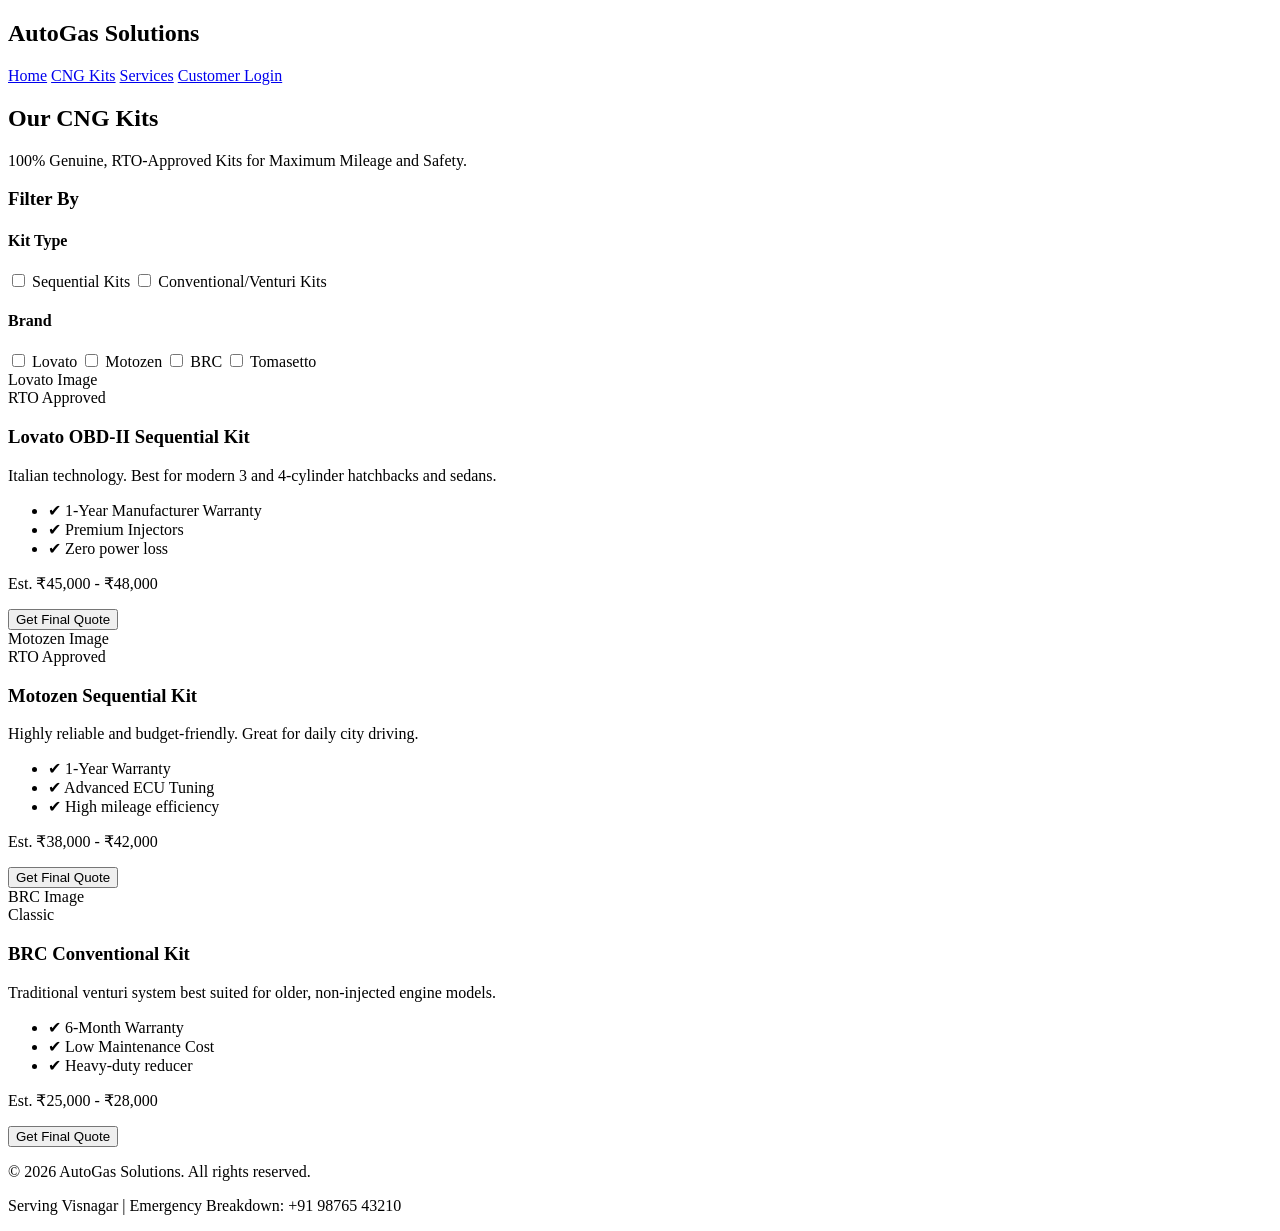
==== kits.html @ 2954a450 "Add files via upload" ====
<!DOCTYPE html>
<html lang="en">
<head>
    <meta charset="UTF-8">
    <meta name="viewport" content="width=device-width, initial-scale=1.0">
    <title>CNG Kits & Prices | AutoGas Solutions</title>
    
    <!-- Link to your CSS files -->
    <link rel="stylesheet" href="css/global.css">
    <link rel="stylesheet" href="css/storefront.css">
</head>
<body>

    <!-- Navigation Bar -->
    <header class="navbar">
        <div class="logo">
            <!-- Replace with your exported Canva logo -->
            <h2>AutoGas Solutions</h2>
        </div>
        <nav class="nav-links">
            <a href="index.html">Home</a>
            <a href="kits.html" class="active">CNG Kits</a>
            <a href="services.html">Services</a>
            <a href="customer-portal/login.html" class="login-btn">Customer Login</a>
        </nav>
    </header>

    <!-- Page Header -->
    <section class="page-header">
        <div class="container">
            <h1>Our CNG Kits</h1>
            <p>100% Genuine, RTO-Approved Kits for Maximum Mileage and Safety.</p>
        </div>
    </section>

    <!-- Catalog Layout (Sidebar + Product Grid) -->
    <section class="catalog-section">
        <div class="container catalog-layout">
            
            <!-- Sidebar Filters -->
            <aside class="sidebar-filters">
                <h3>Filter By</h3>
                
                <div class="filter-group">
                    <h4>Kit Type</h4>
                    <label><input type="checkbox" name="type" value="sequential"> Sequential Kits</label>
                    <label><input type="checkbox" name="type" value="conventional"> Conventional/Venturi Kits</label>
                </div>

                <div class="filter-group">
                    <h4>Brand</h4>
                    <label><input type="checkbox" name="brand" value="lovato"> Lovato</label>
                    <label><input type="checkbox" name="brand" value="motozen"> Motozen</label>
                    <label><input type="checkbox" name="brand" value="brc"> BRC</label>
                    <label><input type="checkbox" name="brand" value="tomasetto"> Tomasetto</label>
                </div>
            </aside>

            <!-- Product Grid -->
            <div class="products-grid">
                
                <!-- Product Card 1 -->
                <div class="kit-card">
                    <div class="kit-image-placeholder">
                        <!-- Add img tag here once you have assets from Canva -->
                        <span>Lovato Image</span>
                    </div>
                    <div class="kit-info">
                        <span class="badge">RTO Approved</span>
                        <h3>Lovato OBD-II Sequential Kit</h3>
                        <p>Italian technology. Best for modern 3 and 4-cylinder hatchbacks and sedans.</p>
                        <ul class="features">
                            <li>✔ 1-Year Manufacturer Warranty</li>
                            <li>✔ Premium Injectors</li>
                            <li>✔ Zero power loss</li>
                        </ul>
                        <p class="price-estimate">Est. ₹45,000 - ₹48,000</p>
                        <button class="btn btn-primary quote-btn" onclick="openQuoteModal('Lovato OBD-II')">Get Final Quote</button>
                    </div>
                </div>

                <!-- Product Card 2 -->
                <div class="kit-card">
                    <div class="kit-image-placeholder">
                        <span>Motozen Image</span>
                    </div>
                    <div class="kit-info">
                        <span class="badge">RTO Approved</span>
                        <h3>Motozen Sequential Kit</h3>
                        <p>Highly reliable and budget-friendly. Great for daily city driving.</p>
                        <ul class="features">
                            <li>✔ 1-Year Warranty</li>
                            <li>✔ Advanced ECU Tuning</li>
                            <li>✔ High mileage efficiency</li>
                        </ul>
                        <p class="price-estimate">Est. ₹38,000 - ₹42,000</p>
                        <button class="btn btn-primary quote-btn" onclick="openQuoteModal('Motozen Sequential')">Get Final Quote</button>
                    </div>
                </div>

                <!-- Product Card 3 -->
                <div class="kit-card">
                    <div class="kit-image-placeholder">
                        <span>BRC Image</span>
                    </div>
                    <div class="kit-info">
                        <span class="badge">Classic</span>
                        <h3>BRC Conventional Kit</h3>
                        <p>Traditional venturi system best suited for older, non-injected engine models.</p>
                        <ul class="features">
                            <li>✔ 6-Month Warranty</li>
                            <li>✔ Low Maintenance Cost</li>
                            <li>✔ Heavy-duty reducer</li>
                        </ul>
                        <p class="price-estimate">Est. ₹25,000 - ₹28,000</p>
                        <button class="btn btn-primary quote-btn" onclick="openQuoteModal('BRC Conventional')">Get Final Quote</button>
                    </div>
                </div>

            </div> <!-- End Products Grid -->
        </div>
    </section>

    <!-- Footer -->
    <footer class="site-footer">
        <div class="container">
            <p>&copy; 2026 AutoGas Solutions. All rights reserved.</p>
            <p>Serving Visnagar | Emergency Breakdown: +91 98765 43210</p>
        </div>
    </footer>

    <!-- Load JavaScript -->
    <script src="js/storefront/main.js"></script>

</body>
</html>
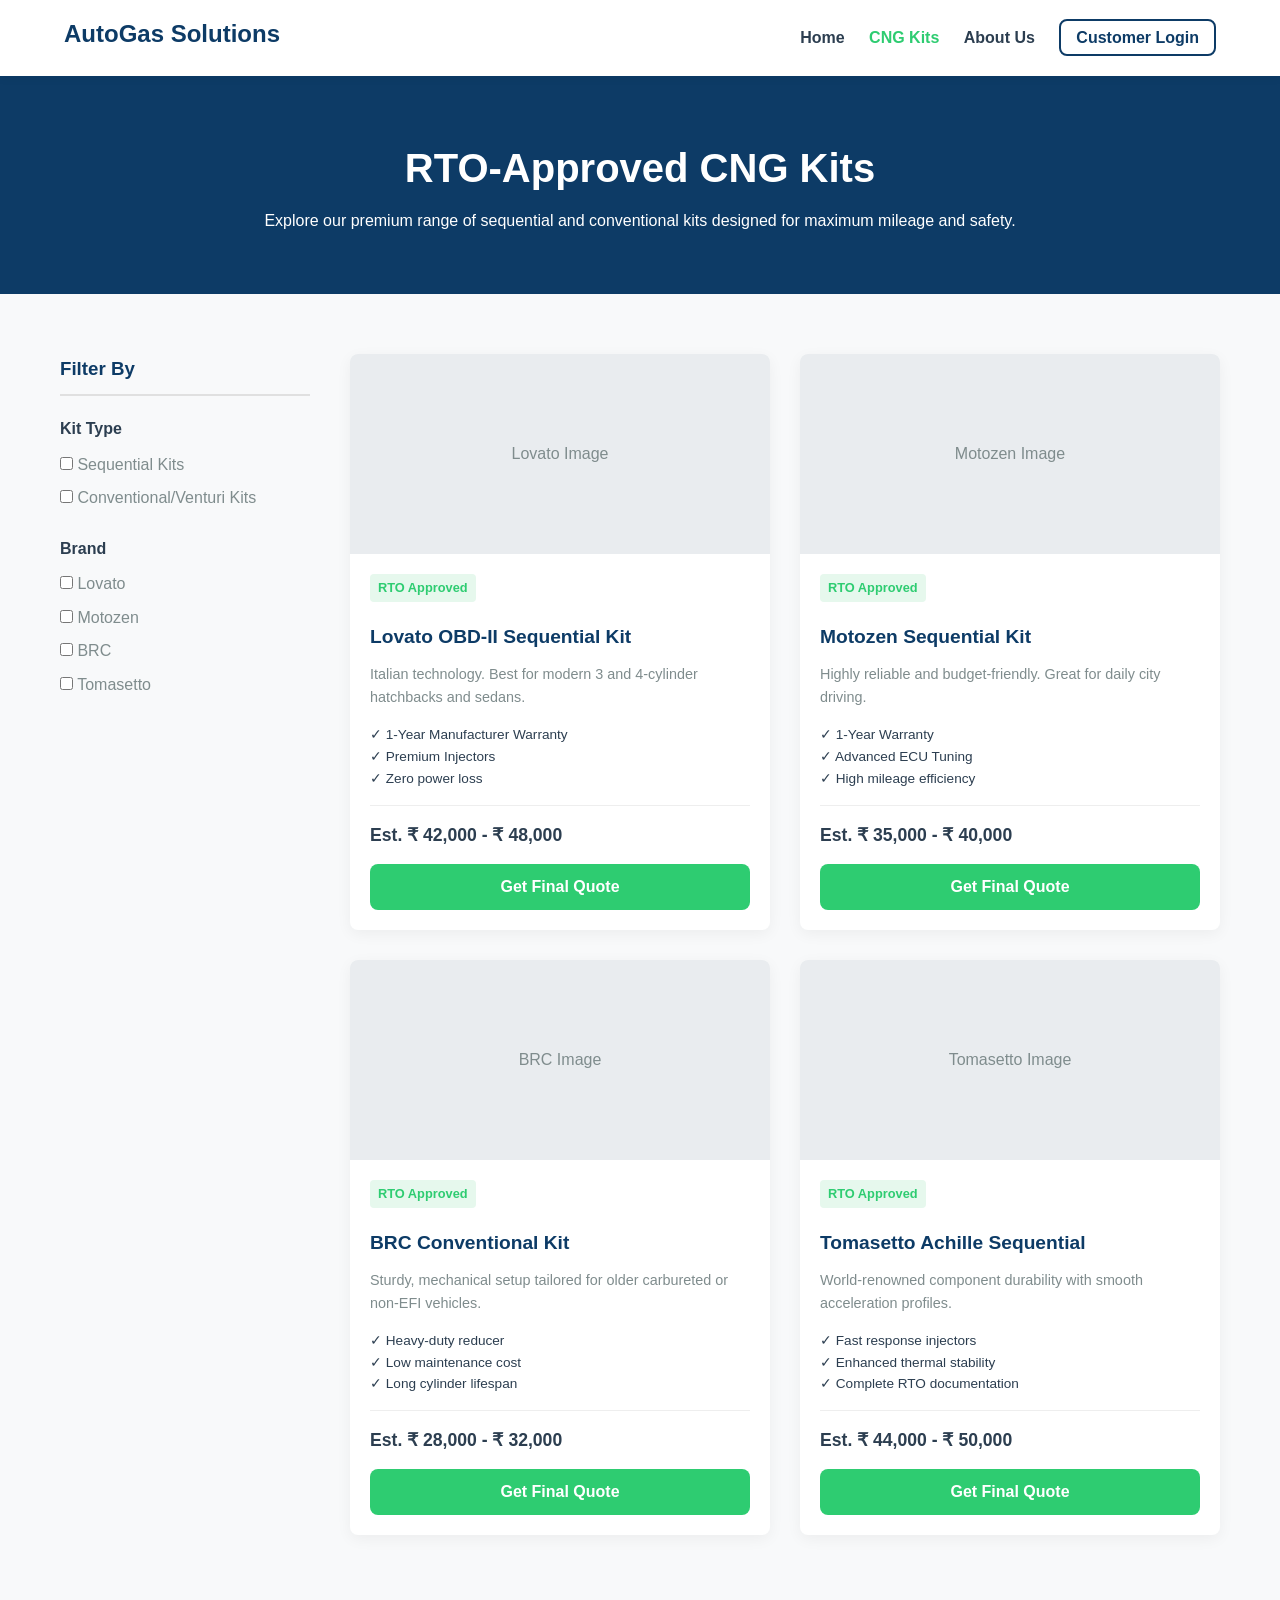
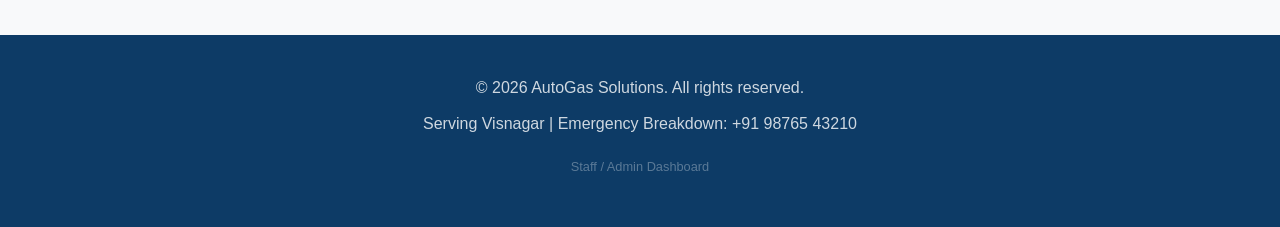
==== commit 22d62756: "Revamp CNG Kits page with new features and layout Updated the CNG kits catalog page with new layout " ====
--- a/kits.html
+++ b/kits.html
@@ -3,7 +3,7 @@
 <head>
     <meta charset="UTF-8">
     <meta name="viewport" content="width=device-width, initial-scale=1.0">
-    <title>CNG Kits & Prices | AutoGas Solutions</title>
+    <title>CNG Kits Catalog | AutoGas Solutions</title>
     
     <!-- Link to your CSS files -->
     <link rel="stylesheet" href="css/global.css">
@@ -14,13 +14,15 @@
     <!-- Navigation Bar -->
     <header class="navbar">
         <div class="logo">
-            <!-- Replace with your exported Canva logo -->
-            <h2>AutoGas Solutions</h2>
+            <!-- Company name acts as a button to the home page -->
+            <a href="index.html" style="text-decoration: none; color: inherit;">
+                <h2>AutoGas Solutions</h2>
+            </a>
         </div>
         <nav class="nav-links">
             <a href="index.html">Home</a>
             <a href="kits.html" class="active">CNG Kits</a>
-            <a href="services.html">Services</a>
+            <a href="about.html">About Us</a>
             <a href="customer-portal/login.html" class="login-btn">Customer Login</a>
         </nav>
     </header>
@@ -28,96 +30,43 @@
     <!-- Page Header -->
     <section class="page-header">
         <div class="container">
-            <h1>Our CNG Kits</h1>
-            <p>100% Genuine, RTO-Approved Kits for Maximum Mileage and Safety.</p>
+            <h1>RTO-Approved CNG Kits</h1>
+            <p>Explore our premium range of sequential and conventional kits designed for maximum mileage and safety.</p>
         </div>
     </section>
 
-    <!-- Catalog Layout (Sidebar + Product Grid) -->
+    <!-- Catalog Section with Sidebar Filters -->
     <section class="catalog-section">
-        <div class="container catalog-layout">
-            
-            <!-- Sidebar Filters -->
-            <aside class="sidebar-filters">
-                <h3>Filter By</h3>
+        <div class="container">
+            <div class="catalog-layout">
                 
-                <div class="filter-group">
-                    <h4>Kit Type</h4>
-                    <label><input type="checkbox" name="type" value="sequential"> Sequential Kits</label>
-                    <label><input type="checkbox" name="type" value="conventional"> Conventional/Venturi Kits</label>
+                <!-- Sidebar Filters -->
+                <aside class="sidebar-filters">
+                    <h3>Filter By</h3>
+                    
+                    <!-- Kit Type Filters -->
+                    <div class="filter-group">
+                        <h4>Kit Type</h4>
+                        <label><input type="checkbox" data-filter="type" value="sequential"> Sequential Kits</label>
+                        <label><input type="checkbox" data-filter="type" value="conventional"> Conventional/Venturi Kits</label>
+                    </div>
+
+                    <!-- Brand Filters -->
+                    <div class="filter-group">
+                        <h4>Brand</h4>
+                        <label><input type="checkbox" data-filter="brand" value="lovato"> Lovato</label>
+                        <label><input type="checkbox" data-filter="brand" value="motozen"> Motozen</label>
+                        <label><input type="checkbox" data-filter="brand" value="brc"> BRC</label>
+                        <label><input type="checkbox" data-filter="brand" value="tomasetto"> Tomasetto</label>
+                    </div>
+                </aside>
+
+                <!-- Products Grid (Now automatically filled by JavaScript below) -->
+                <div class="products-grid" id="dynamic-kit-grid">
+                    <!-- Javascript will inject the kit cards here -->
                 </div>
 
-                <div class="filter-group">
-                    <h4>Brand</h4>
-                    <label><input type="checkbox" name="brand" value="lovato"> Lovato</label>
-                    <label><input type="checkbox" name="brand" value="motozen"> Motozen</label>
-                    <label><input type="checkbox" name="brand" value="brc"> BRC</label>
-                    <label><input type="checkbox" name="brand" value="tomasetto"> Tomasetto</label>
-                </div>
-            </aside>
-
-            <!-- Product Grid -->
-            <div class="products-grid">
-                
-                <!-- Product Card 1 -->
-                <div class="kit-card">
-                    <div class="kit-image-placeholder">
-                        <!-- Add img tag here once you have assets from Canva -->
-                        <span>Lovato Image</span>
-                    </div>
-                    <div class="kit-info">
-                        <span class="badge">RTO Approved</span>
-                        <h3>Lovato OBD-II Sequential Kit</h3>
-                        <p>Italian technology. Best for modern 3 and 4-cylinder hatchbacks and sedans.</p>
-                        <ul class="features">
-                            <li>✔ 1-Year Manufacturer Warranty</li>
-                            <li>✔ Premium Injectors</li>
-                            <li>✔ Zero power loss</li>
-                        </ul>
-                        <p class="price-estimate">Est. ₹45,000 - ₹48,000</p>
-                        <button class="btn btn-primary quote-btn" onclick="openQuoteModal('Lovato OBD-II')">Get Final Quote</button>
-                    </div>
-                </div>
-
-                <!-- Product Card 2 -->
-                <div class="kit-card">
-                    <div class="kit-image-placeholder">
-                        <span>Motozen Image</span>
-                    </div>
-                    <div class="kit-info">
-                        <span class="badge">RTO Approved</span>
-                        <h3>Motozen Sequential Kit</h3>
-                        <p>Highly reliable and budget-friendly. Great for daily city driving.</p>
-                        <ul class="features">
-                            <li>✔ 1-Year Warranty</li>
-                            <li>✔ Advanced ECU Tuning</li>
-                            <li>✔ High mileage efficiency</li>
-                        </ul>
-                        <p class="price-estimate">Est. ₹38,000 - ₹42,000</p>
-                        <button class="btn btn-primary quote-btn" onclick="openQuoteModal('Motozen Sequential')">Get Final Quote</button>
-                    </div>
-                </div>
-
-                <!-- Product Card 3 -->
-                <div class="kit-card">
-                    <div class="kit-image-placeholder">
-                        <span>BRC Image</span>
-                    </div>
-                    <div class="kit-info">
-                        <span class="badge">Classic</span>
-                        <h3>BRC Conventional Kit</h3>
-                        <p>Traditional venturi system best suited for older, non-injected engine models.</p>
-                        <ul class="features">
-                            <li>✔ 6-Month Warranty</li>
-                            <li>✔ Low Maintenance Cost</li>
-                            <li>✔ Heavy-duty reducer</li>
-                        </ul>
-                        <p class="price-estimate">Est. ₹25,000 - ₹28,000</p>
-                        <button class="btn btn-primary quote-btn" onclick="openQuoteModal('BRC Conventional')">Get Final Quote</button>
-                    </div>
-                </div>
-
-            </div> <!-- End Products Grid -->
+            </div>
         </div>
     </section>
 
@@ -126,11 +75,121 @@
         <div class="container">
             <p>&copy; 2026 AutoGas Solutions. All rights reserved.</p>
             <p>Serving Visnagar | Emergency Breakdown: +91 98765 43210</p>
+            <p style="margin-top: 20px; font-size: 0.8rem;">
+                <a href="admin-portal/dashboard.html" style="color: rgba(255, 255, 255, 0.4); text-decoration: none;">Staff / Admin Dashboard</a>
+            </p>
         </div>
     </footer>
 
-    <!-- Load JavaScript -->
+    <!-- Link to Main JavaScript (This MUST be loaded before the script below so the Modal function exists) -->
     <script src="js/storefront/main.js"></script>
 
+    <!-- JavaScript to automatically load and filter kits -->
+    <script>
+        /* ==========================================================================
+           PHASE 1 DATABASE SIMULATION
+           ========================================================================== */
+        const kitDatabase = [
+            {
+                name: "Lovato OBD-II Sequential Kit",
+                brand: "lovato",
+                type: "sequential",
+                imageText: "Lovato Image",
+                description: "Italian technology. Best for modern 3 and 4-cylinder hatchbacks and sedans.",
+                features: ["✓ 1-Year Manufacturer Warranty", "✓ Premium Injectors", "✓ Zero power loss"],
+                price: "Est. ₹ 42,000 - ₹ 48,000"
+            },
+            {
+                name: "Motozen Sequential Kit",
+                brand: "motozen",
+                type: "sequential",
+                imageText: "Motozen Image",
+                description: "Highly reliable and budget-friendly. Great for daily city driving.",
+                features: ["✓ 1-Year Warranty", "✓ Advanced ECU Tuning", "✓ High mileage efficiency"],
+                price: "Est. ₹ 35,000 - ₹ 40,000"
+            },
+            {
+                name: "BRC Conventional Kit",
+                brand: "brc",
+                type: "conventional",
+                imageText: "BRC Image",
+                description: "Sturdy, mechanical setup tailored for older carbureted or non-EFI vehicles.",
+                features: ["✓ Heavy-duty reducer", "✓ Low maintenance cost", "✓ Long cylinder lifespan"],
+                price: "Est. ₹ 28,000 - ₹ 32,000"
+            },
+            {
+                name: "Tomasetto Achille Sequential",
+                brand: "tomasetto",
+                type: "sequential",
+                imageText: "Tomasetto Image",
+                description: "World-renowned component durability with smooth acceleration profiles.",
+                features: ["✓ Fast response injectors", "✓ Enhanced thermal stability", "✓ Complete RTO documentation"],
+                price: "Est. ₹ 44,000 - ₹ 50,000"
+            }
+        ];
+
+        // Function to build the HTML for the cards automatically
+        function renderKits() {
+            const grid = document.getElementById('dynamic-kit-grid');
+            grid.innerHTML = ''; // Clear the grid
+
+            kitDatabase.forEach(kit => {
+                // Combine features into a list
+                const featureList = kit.features.map(f => `<li>${f}</li>`).join('');
+
+                // Create the card HTML - Notice the updated onclick line!
+                const cardHTML = `
+                    <div class="kit-card" data-type="${kit.type}" data-brand="${kit.brand}">
+                        <div class="kit-image-placeholder">
+                            <span>${kit.imageText}</span>
+                        </div>
+                        <div class="kit-info">
+                            <span class="badge" style="background:#e6f8ed; color:#2ecc71; padding:4px 8px; border-radius:4px; font-size:0.8rem; font-weight:bold;">RTO Approved</span>
+                            <h3 style="color:var(--primary-blue); margin:10px 0;">${kit.name}</h3>
+                            <p style="color:var(--text-muted); font-size:0.9rem; margin-bottom:15px;">${kit.description}</p>
+                            <ul class="features" style="padding-left:0; list-style:none; margin-bottom:15px; font-size:0.85rem; color:var(--text-dark);">
+                                ${featureList}
+                            </ul>
+                            <div class="price-estimate" style="font-size:1.2rem; font-weight:bold; border-top:1px solid #eee; padding-top:15px;">${kit.price}</div>
+                            <button class="btn btn-primary" style="width:100%; margin-top:15px;" onclick="openQuoteModal('${kit.name}')">Get Final Quote</button>
+                        </div>
+                    </div>
+                `;
+                grid.innerHTML += cardHTML;
+            });
+        }
+
+        // Function to handle the filtering
+        function filterProducts() {
+            const selectedTypes = Array.from(document.querySelectorAll('.filter-group input[data-filter="type"]:checked')).map(cb => cb.value);
+            const selectedBrands = Array.from(document.querySelectorAll('.filter-group input[data-filter="brand"]:checked')).map(cb => cb.value);
+            const productCards = document.querySelectorAll('.kit-card');
+
+            productCards.forEach(card => {
+                const cardType = card.getAttribute('data-type');
+                const cardBrand = card.getAttribute('data-brand');
+
+                const matchesType = (selectedTypes.length === 0) || selectedTypes.includes(cardType);
+                const matchesBrand = (selectedBrands.length === 0) || selectedBrands.includes(cardBrand);
+
+                if (matchesType && matchesBrand) {
+                    card.style.display = "";
+                } else {
+                    card.style.display = "none";
+                }
+            });
+        }
+
+        // Run when the page loads
+        document.addEventListener('DOMContentLoaded', () => {
+            renderKits(); // Build the products
+
+            // Attach listeners to checkboxes
+            const filterCheckboxes = document.querySelectorAll('.sidebar-filters input[type="checkbox"]');
+            filterCheckboxes.forEach(checkbox => {
+                checkbox.addEventListener('change', filterProducts);
+            });
+        });
+    </script>
 </body>
-</html>+</html>
--- a/css/global.css
+++ b/css/global.css
@@ -0,0 +1,253 @@
+/* ==========================================================================
+   1. GLOBAL VARIABLES (The AutoGas Solutions Design System)
+   ========================================================================== */
+:root {
+    /* Brand Colors */
+    --primary-blue: #0d3b66;      /* Trustworthy dark blue for headers/admin */
+    --eco-green: #2ecc71;         /* Green for CNG/Savings/Primary Actions */
+    --eco-green-hover: #27ae60;
+    --accent-orange: #e67e22;     /* For warnings or secondary actions */
+
+    /* Status Colors */
+    --success: #2ecc71;
+    --warning: #f1c40f;
+    --warning-text: #d35400;
+    --danger: #e74c3c;
+    --info: #3498db;
+
+    /* Backgrounds & Text */
+    --bg-light: #f8f9fa;
+    --bg-white: #ffffff;
+    --text-dark: #2c3e50;
+    --text-muted: #7f8c8d;
+    --border-color: #e0e0e0;
+
+    /* Spacing & Layout */
+    --container-width: 1200px;
+    --border-radius: 8px;
+    --transition-speed: 0.3s;
+    
+    /* Typography */
+    --font-family: 'Segoe UI', Roboto, Helvetica, Arial, sans-serif;
+}
+
+/* ==========================================================================
+   2. CSS RESET & BASE STYLES
+   ========================================================================== */
+* {
+    margin: 0;
+    padding: 0;
+    box-sizing: border-box;
+}
+
+body {
+    font-family: var(--font-family);
+    color: var(--text-dark);
+    background-color: var(--bg-light);
+    line-height: 1.6;
+}
+
+h1, h2, h3, h4, h5, h6 {
+    color: var(--primary-blue);
+    margin-bottom: 0.5rem;
+}
+
+a {
+    text-decoration: none;
+    color: var(--primary-blue);
+    transition: color var(--transition-speed);
+}
+
+a:hover {
+    color: var(--eco-green);
+}
+
+/* ==========================================================================
+   3. LAYOUT UTILITIES
+   ========================================================================== */
+.container {
+    max-width: var(--container-width);
+    margin: 0 auto;
+    padding: 0 20px;
+}
+
+.flex-between {
+    display: flex;
+    justify-content: space-between;
+    align-items: center;
+}
+
+.text-center { text-align: center; }
+.text-success { color: var(--success); }
+.warning-text { color: var(--warning-text); }
+.full-width { width: 100%; }
+.hidden { display: none !important; }
+
+.card-shadow {
+    box-shadow: 0 4px 12px rgba(0, 0, 0, 0.05);
+    border-radius: var(--border-radius);
+}
+
+/* ==========================================================================
+   4. BUTTONS
+   ========================================================================== */
+.btn {
+    display: inline-block;
+    padding: 12px 24px;
+    font-size: 1rem;
+    font-weight: 600;
+    text-align: center;
+    border: 2px solid transparent;
+    border-radius: var(--border-radius);
+    cursor: pointer;
+    transition: all var(--transition-speed) ease;
+}
+
+.btn-primary {
+    background-color: var(--eco-green);
+    color: var(--bg-white);
+}
+
+.btn-primary:hover {
+    background-color: var(--eco-green-hover);
+    color: var(--bg-white);
+}
+
+.btn-secondary {
+    background-color: var(--primary-blue);
+    color: var(--bg-white);
+}
+
+.btn-secondary:hover {
+    background-color: #092a4a;
+    color: var(--bg-white);
+}
+
+.btn-outline {
+    background-color: transparent;
+    border-color: var(--primary-blue);
+    color: var(--primary-blue);
+}
+
+.btn-outline:hover {
+    background-color: var(--primary-blue);
+    color: var(--bg-white);
+}
+
+.btn-small {
+    padding: 8px 16px;
+    font-size: 0.875rem;
+}
+
+/* ==========================================================================
+   5. FORMS & INPUTS
+   ========================================================================== */
+.input-group {
+    margin-bottom: 1.2rem;
+    text-align: left;
+}
+
+.input-group label {
+    display: block;
+    margin-bottom: 0.5rem;
+    font-weight: 600;
+    font-size: 0.9rem;
+}
+
+input[type="text"],
+input[type="number"],
+input[type="email"],
+input[type="password"],
+input[type="tel"],
+input[type="date"],
+select {
+    width: 100%;
+    padding: 10px 12px;
+    border: 1px solid var(--border-color);
+    border-radius: 4px;
+    font-size: 1rem;
+    font-family: var(--font-family);
+    transition: border-color var(--transition-speed);
+}
+
+input:focus, select:focus {
+    outline: none;
+    border-color: var(--eco-green);
+    box-shadow: 0 0 0 2px rgba(46, 204, 113, 0.2);
+}
+
+/* ==========================================================================
+   6. STATUS BADGES
+   ========================================================================== */
+.status-badge {
+    display: inline-block;
+    padding: 4px 10px;
+    border-radius: 20px;
+    font-size: 0.75rem;
+    font-weight: bold;
+    text-transform: uppercase;
+}
+
+.status-badge.success, .status-badge.paid {
+    background-color: rgba(46, 204, 113, 0.15);
+    color: #27ae60;
+}
+
+.status-badge.warning, .status-badge.pending {
+    background-color: rgba(241, 196, 15, 0.2);
+    color: var(--warning-text);
+}
+
+.status-badge.danger {
+    background-color: rgba(231, 76, 60, 0.15);
+    color: var(--danger);
+}
+
+/* ==========================================================================
+   7. MODALS & OVERLAYS (Used in Admin CRM and Billing)
+   ========================================================================== */
+.overlay {
+    position: fixed;
+    top: 0;
+    left: 0;
+    width: 100%;
+    height: 100%;
+    background-color: rgba(0, 0, 0, 0.6);
+    z-index: 999;
+}
+
+.modal {
+    position: fixed;
+    top: 50%;
+    left: 50%;
+    transform: translate(-50%, -50%);
+    background-color: var(--bg-white);
+    border-radius: var(--border-radius);
+    z-index: 1000;
+    width: 90%;
+    max-width: 600px;
+    max-height: 90vh;
+    overflow-y: auto;
+    box-shadow: 0 10px 30px rgba(0,0,0,0.2);
+}
+
+.modal-content {
+    padding: 25px;
+}
+
+.modal-header {
+    border-bottom: 1px solid var(--border-color);
+    padding-bottom: 15px;
+    margin-bottom: 20px;
+}
+
+.close-btn {
+    font-size: 1.5rem;
+    font-weight: bold;
+    cursor: pointer;
+    color: var(--text-muted);
+}
+
+.close-btn:hover {
+    color: var(--danger);
+}
--- a/css/storefront.css
+++ b/css/storefront.css
@@ -0,0 +1,283 @@
+/* ==========================================================================
+   1. NAVIGATION BAR
+   ========================================================================== */
+.navbar {
+    display: flex;
+    justify-content: space-between;
+    align-items: center;
+    padding: 15px 5%;
+    background-color: var(--bg-white);
+    box-shadow: 0 2px 10px rgba(0,0,0,0.05);
+    position: sticky;
+    top: 0;
+    z-index: 100;
+}
+
+.nav-links a {
+    margin-left: 20px;
+    font-weight: 600;
+    color: var(--text-dark);
+}
+
+.nav-links a:hover, 
+.nav-links a.active {
+    color: var(--eco-green);
+}
+
+.nav-links .login-btn {
+    border: 2px solid var(--primary-blue);
+    padding: 8px 15px;
+    border-radius: var(--border-radius);
+    color: var(--primary-blue);
+}
+
+.nav-links .login-btn:hover {
+    background-color: var(--primary-blue);
+    color: var(--bg-white);
+}
+
+/* ==========================================================================
+   2. HERO SECTION (Home Page)
+   ========================================================================== */
+.hero-section {
+    background: linear-gradient(rgba(13, 59, 102, 0.85), rgba(13, 59, 102, 0.85)), url('../assets/hero-bg.jpg') center/cover;
+    color: var(--bg-white);
+    text-align: center;
+    padding: 100px 20px;
+}
+
+.hero-content h1 {
+    font-size: 3rem;
+    color: var(--bg-white);
+    margin-bottom: 20px;
+}
+
+.hero-content p {
+    font-size: 1.2rem;
+    max-width: 600px;
+    margin: 0 auto 30px;
+    opacity: 0.9;
+}
+
+.hero-buttons .btn {
+    margin: 0 10px;
+}
+
+/* ==========================================================================
+   3. INTERNAL PAGE HEADERS (Kits & Services)
+   ========================================================================== */
+.page-header {
+    background-color: var(--primary-blue);
+    color: var(--bg-white);
+    text-align: center;
+    padding: 60px 20px;
+}
+
+.page-header h1 {
+    color: var(--bg-white);
+    font-size: 2.5rem;
+}
+
+/* ==========================================================================
+   4. SAVINGS CALCULATOR
+   ========================================================================== */
+.calculator-section {
+    padding: 80px 0;
+    text-align: center;
+    background-color: var(--bg-light);
+}
+
+.calculator-box {
+    background-color: var(--bg-white);
+    max-width: 600px;
+    margin: 40px auto 0;
+    padding: 40px;
+    border-radius: var(--border-radius);
+    box-shadow: 0 10px 30px rgba(0,0,0,0.08);
+}
+
+.result-display {
+    margin-top: 30px;
+    padding-top: 20px;
+    border-top: 2px dashed var(--border-color);
+}
+
+.result-display h3 {
+    color: var(--eco-green);
+    font-size: 1.8rem;
+}
+
+/* ==========================================================================
+   5. CNG KIT CATALOG (Kits Page)
+   ========================================================================== */
+.catalog-section {
+    padding: 60px 0;
+}
+
+.catalog-layout {
+    display: grid;
+    grid-template-columns: 250px 1fr;
+    gap: 40px;
+}
+
+.sidebar-filters h3 {
+    margin-bottom: 20px;
+    border-bottom: 2px solid var(--border-color);
+    padding-bottom: 10px;
+}
+
+.filter-group {
+    margin-bottom: 25px;
+}
+
+.filter-group h4 {
+    margin-bottom: 10px;
+    font-size: 1rem;
+    color: var(--text-dark);
+}
+
+.filter-group label {
+    display: block;
+    margin-bottom: 8px;
+    cursor: pointer;
+    color: var(--text-muted);
+}
+
+.products-grid {
+    display: grid;
+    grid-template-columns: repeat(auto-fill, minmax(280px, 1fr));
+    gap: 30px;
+}
+
+.kit-card {
+    background-color: var(--bg-white);
+    border-radius: var(--border-radius);
+    box-shadow: 0 4px 15px rgba(0,0,0,0.05);
+    overflow: hidden;
+    transition: transform var(--transition-speed);
+    display: flex;
+    flex-direction: column;
+}
+
+.kit-card:hover {
+    transform: translateY(-5px);
+    box-shadow: 0 8px 25px rgba(0,0,0,0.1);
+}
+
+.kit-image-placeholder {
+    height: 200px;
+    background-color: #e9ecef;
+    display: flex;
+    align-items: center;
+    justify-content: center;
+    color: var(--text-muted);
+}
+
+.kit-info {
+    padding: 20px;
+    flex-grow: 1;
+    display: flex;
+    flex-direction: column;
+}
+
+.kit-info .badge {
+    background-color: rgba(46, 204, 113, 0.15);
+    color: var(--eco-green-hover);
+    padding: 4px 10px;
+    border-radius: 4px;
+    font-size: 0.8rem;
+    font-weight: bold;
+    align-self: flex-start;
+    margin-bottom: 10px;
+}
+
+.kit-info h3 { font-size: 1.2rem; }
+.kit-info p { font-size: 0.9rem; color: var(--text-muted); margin-bottom: 15px; }
+
+.features {
+    list-style: none;
+    margin-bottom: 20px;
+    font-size: 0.9rem;
+}
+
+.price-estimate {
+    font-weight: bold;
+    color: var(--text-dark) !important;
+    font-size: 1.1rem !important;
+    margin-top: auto;
+}
+
+/* ==========================================================================
+   6. SERVICES DETAIL (Services Page)
+   ========================================================================== */
+.services-detail-section {
+    padding: 60px 0;
+}
+
+.service-row {
+    display: flex;
+    align-items: center;
+    gap: 40px;
+    margin-bottom: 60px;
+}
+
+.service-row.reverse-row {
+    flex-direction: row-reverse;
+}
+
+.service-image-placeholder {
+    flex: 1;
+    height: 350px;
+    background-color: #e9ecef;
+    border-radius: var(--border-radius);
+    display: flex;
+    align-items: center;
+    justify-content: center;
+}
+
+.service-info {
+    flex: 1;
+}
+
+.service-info ul {
+    margin-top: 15px;
+    margin-left: 20px;
+}
+
+.highlight-box {
+    background-color: rgba(241, 196, 15, 0.1);
+    border-left: 4px solid var(--warning);
+    padding: 15px 20px;
+    margin-top: 20px;
+    border-radius: 0 4px 4px 0;
+}
+
+/* ==========================================================================
+   7. FOOTER
+   ========================================================================== */
+.site-footer {
+    background-color: var(--primary-blue);
+    color: var(--bg-white);
+    text-align: center;
+    padding: 40px 20px;
+    margin-top: 40px;
+}
+
+.site-footer p { opacity: 0.8; margin-bottom: 10px; }
+
+/* ==========================================================================
+   8. RESPONSIVE DESIGN (Mobile & Tablet)
+   ========================================================================== */
+@media (max-width: 768px) {
+    .navbar { flex-direction: column; text-align: center; }
+    .nav-links { margin-top: 15px; }
+    .nav-links a { margin: 0 10px; }
+    
+    .catalog-layout { grid-template-columns: 1fr; }
+    
+    .service-row, .service-row.reverse-row {
+        flex-direction: column;
+        text-align: center;
+    }
+    .service-info ul { text-align: left; }
+}
